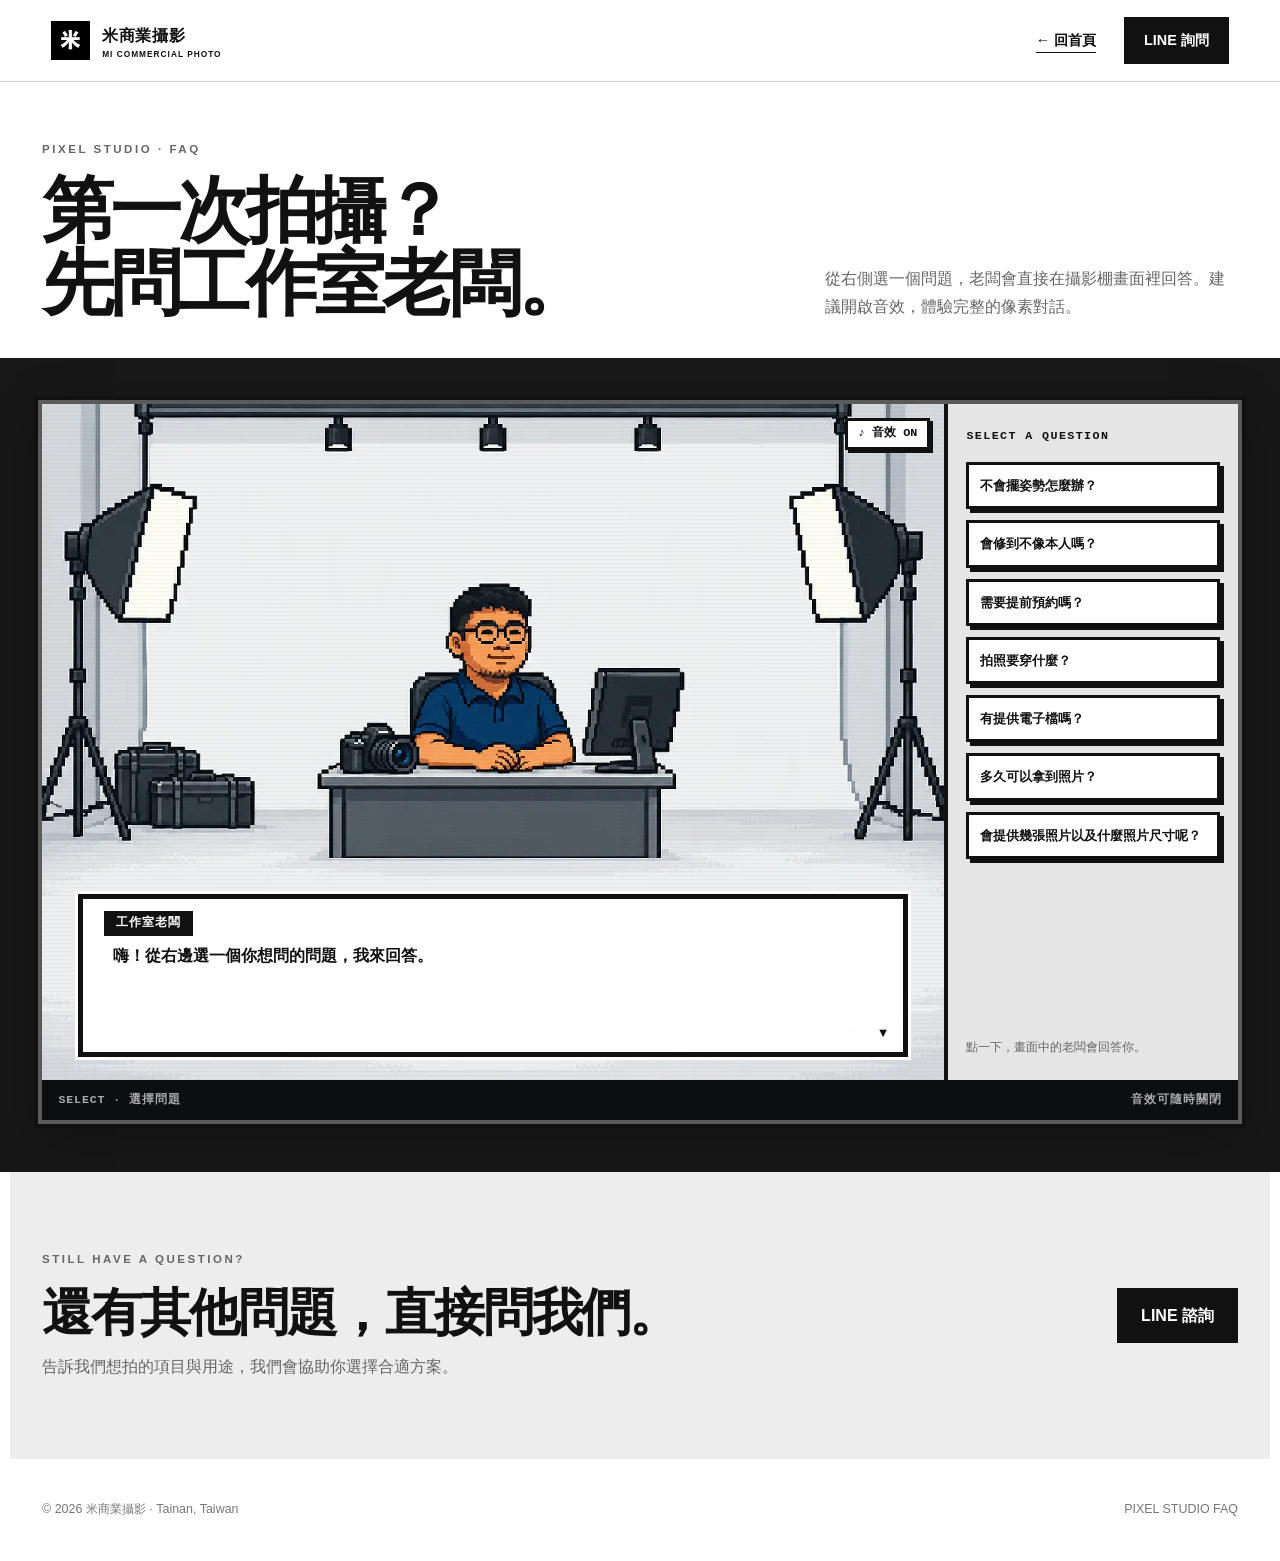
==== faq/index.html @ 7257d0f3 "Add files via upload" ====
<!doctype html>
<html lang="zh-Hant">
<head>
  <meta charset="utf-8">
  <meta name="viewport" content="width=device-width,initial-scale=1">
  <title>拍攝常見問題｜米商業攝影</title>
  <meta name="description" content="用互動式像素攝影棚快速了解米商業攝影的拍攝引導、自然修圖、預約方式、服裝準備與交件內容。">
  <link rel="icon" type="image/png" sizes="64x64" href="../images/favicon.png?v=2">
  <link rel="stylesheet" href="../faq.css">
</head>
<body>
  <header class="faq-header">
    <a class="brand" href="../" aria-label="回到米商業攝影首頁"><img class="brand-logo" src="../images/logo-mark.png" alt="" width="39" height="39"><span>米商業攝影<small>MI COMMERCIAL PHOTO</small></span></a>
    <a class="back-link" href="../">← 回首頁</a>
    <a class="book-link" href="https://lin.ee/QOJqCe8" target="_blank" rel="noopener">LINE 詢問</a>
  </header>

  <main>
    <section class="faq-intro">
      <div><p class="eyebrow">PIXEL STUDIO · FAQ</p><h1>第一次拍攝？<br>先問工作室老闆。</h1></div>
      <p>從右側選一個問題，老闆會直接在攝影棚畫面裡回答。建議開啟音效，體驗完整的像素對話。</p>
    </section>

    <section class="game-section" aria-labelledby="game-title">
      <h2 id="game-title" class="sr-only">互動式拍攝常見問題</h2>
      <div class="game-shell" data-game>
        <div class="game-layout">
        <div class="game-screen">
          <img class="scene-image" src="../images/faq/studio-boss.webp?v=2" alt="白牆像素攝影棚，工作室老闆坐在小桌子前，周圍有相機、螢幕、棚燈、腳架與器材箱">
          <div class="scanlines" aria-hidden="true"></div>
          <div class="screen-flash" aria-hidden="true"></div>
          <button class="sound-toggle" type="button" data-sound aria-pressed="false">♪ 音效 ON</button>

          <div class="dialogue" aria-live="polite">
            <div class="speaker">工作室老闆</div>
            <p data-answer>嗨！從右邊選一個你想問的問題，我來回答。</p>
            <span class="dialogue-caret" aria-hidden="true">▼</span>
          </div>
        </div>

          <aside class="question-panel" aria-label="常見問題選單">
            <p class="question-label">SELECT A QUESTION</p>
            <div class="question-list">
            <button type="button" data-question="pose">不會擺姿勢怎麼辦？</button>
            <button type="button" data-question="retouch">會修到不像本人嗎？</button>
            <button type="button" data-question="booking">需要提前預約嗎？</button>
            <button type="button" data-question="clothes">拍照要穿什麼？</button>
            <button type="button" data-question="file">有提供電子檔嗎？</button>
            <button type="button" data-question="time">多久可以拿到照片？</button>
            <button type="button" data-question="size">會提供幾張照片以及什麼照片尺寸呢？</button>
            </div>
            <p class="question-hint">點一下，畫面中的老闆會回答你。</p>
          </aside>
        </div>
        <div class="game-help"><span>SELECT · 選擇問題</span><span>音效可隨時關閉</span></div>
      </div>
    </section>

    <section class="faq-cta"><div><p class="eyebrow">STILL HAVE A QUESTION?</p><h2>還有其他問題，直接問我們。</h2><p>告訴我們想拍的項目與用途，我們會協助你選擇合適方案。</p></div><a href="https://lin.ee/QOJqCe8" target="_blank" rel="noopener">LINE 諮詢</a></section>
  </main>

  <footer><p>© 2026 米商業攝影 · Tainan, Taiwan</p><p>PIXEL STUDIO FAQ</p></footer>
  <script src="../faq.js"></script>
</body>
</html>
---- faq.css ----
:root{--ink:#111;--line:#cfcfcf}
*{box-sizing:border-box}
html{scroll-behavior:smooth}
body{margin:0;color:var(--ink);background:#fff;font-family:"Noto Sans TC","PingFang TC","Microsoft JhengHei",sans-serif;line-height:1.7}
a{color:inherit;text-decoration:none}
img{display:block;max-width:100%}
.sr-only{position:absolute;width:1px;height:1px;padding:0;margin:-1px;overflow:hidden;clip:rect(0,0,0,0);white-space:nowrap;border:0}
.faq-header{height:82px;display:flex;align-items:center;gap:28px;padding:0 max(4vw,24px);position:sticky;top:0;z-index:30;background:rgba(255,255,255,.95);backdrop-filter:blur(14px);border-bottom:1px solid var(--line)}
.brand{display:flex;align-items:center;gap:12px;font-weight:800;letter-spacing:.04em;margin-right:auto}
.brand-logo{width:39px;height:39px;object-fit:cover}
.brand small{display:block;font-size:.52rem;line-height:1.1;letter-spacing:.12em}
.back-link,.book-link{font-size:.9rem;font-weight:700}
.back-link{border-bottom:1px solid}
.book-link{background:#111;color:#fff;padding:11px 20px}
.faq-intro{max-width:1260px;margin:auto;padding:58px 32px 38px;display:grid;grid-template-columns:1.25fr .75fr;gap:8%;align-items:end}
.eyebrow{margin:0 0 14px;font-size:.72rem;font-weight:800;letter-spacing:.22em;color:#666}
.faq-intro h1{font-size:clamp(2.6rem,5.6vw,5.6rem);line-height:1.02;letter-spacing:-.055em;margin:0}
.faq-intro>p{margin:0;color:#666}
.game-section{background:#181818;padding:42px max(3vw,18px) 48px}
.game-shell{max-width:1260px;margin:auto;background:#0c0f12;border:4px solid #5a5a5a;box-shadow:0 0 0 4px #111,0 18px 50px rgba(0,0,0,.28)}
.game-layout{display:grid;grid-template-columns:minmax(0,4fr) minmax(255px,1.3fr);align-items:stretch}
.game-screen{position:relative;overflow:hidden;aspect-ratio:4/3;background:#eee}
.scene-image{width:100%;height:100%;object-fit:cover;image-rendering:pixelated;transform:translateZ(0)}
.scanlines{position:absolute;inset:0;pointer-events:none;background:repeating-linear-gradient(to bottom,transparent 0,transparent 3px,rgba(0,0,0,.06) 4px);mix-blend-mode:multiply}
.screen-flash{position:absolute;inset:0;background:#fff;opacity:0;pointer-events:none}
.game-shell.answering .screen-flash{animation:camera-flash .38s steps(2)}
.game-shell.answering .scene-image{animation:answer-bob .5s steps(2) 2}
.sound-toggle{position:absolute;z-index:6;top:14px;right:14px;border:3px solid #111;background:#fff;color:#111;padding:7px 10px;font:800 .74rem/1 "Courier New",monospace;box-shadow:3px 3px 0 #111;cursor:pointer}
.sound-toggle[aria-pressed="true"]{background:#111;color:#fff;border-color:#fff;box-shadow:3px 3px 0 #fff}
.question-panel{background:#e5e5e5;border-left:4px solid #111;padding:24px 18px;display:flex;flex-direction:column}
.question-label{margin:0 0 18px;font:800 .73rem/1.4 "Courier New",monospace;letter-spacing:.12em}
.question-list{display:grid;gap:11px}
.question-list button{border:3px solid #111;background:#fff;color:#111;padding:12px 11px;text-align:left;font-weight:800;font-size:clamp(.76rem,1vw,.9rem);line-height:1.35;box-shadow:4px 4px 0 #111;cursor:pointer;transition:transform .12s,background .12s}
.question-list button:hover,.question-list button:focus-visible,.question-list button.active{transform:translate(-2px,-2px);background:#111;color:#fff;outline:3px solid #fff;outline-offset:1px}
.question-hint{margin:auto 0 0;padding-top:24px;color:#666;font-size:.74rem;line-height:1.55}
.dialogue{position:absolute;z-index:7;left:4%;right:4%;bottom:3.5%;min-height:24%;max-height:36%;overflow-y:auto;background:rgba(255,255,255,.96);border:5px solid #111;box-shadow:0 0 0 3px #fff;padding:44px 30px 18px;color:#111}
.speaker{position:absolute;top:9px;left:18px;background:#111;color:#fff;padding:4px 12px;border:3px solid #fff;font:800 .78rem/1.3 "Courier New",monospace;letter-spacing:.08em}
.dialogue p{font-size:clamp(.86rem,1.25vw,1.08rem);font-weight:700;line-height:1.62;margin:0;padding-right:20px}
.dialogue-caret{position:absolute;right:14px;bottom:8px;font-size:.8rem;animation:caret-blink .8s steps(2) infinite}
.game-help{display:flex;justify-content:space-between;color:#aaa;padding:12px 16px;font:700 .72rem/1.4 "Courier New",monospace;letter-spacing:.08em}
.faq-cta{max-width:1260px;margin:auto;padding:78px 32px;display:flex;align-items:center;gap:50px;background:#ededed}
.faq-cta h2{font-size:clamp(2rem,4vw,4rem);line-height:1.12;letter-spacing:-.04em;margin:0}
.faq-cta p:not(.eyebrow){color:#666;margin:12px 0 0}
.faq-cta>a{margin-left:auto;background:#111;color:#fff;padding:14px 24px;font-weight:800;white-space:nowrap}
footer{max-width:1260px;margin:auto;padding:28px 32px;display:flex;justify-content:space-between;color:#777;font-size:.78rem}
@keyframes camera-flash{0%,100%{opacity:0}
25%{opacity:.74}
50%{opacity:.08}
70%{opacity:.35}
}
@keyframes answer-bob{0%,100%{transform:translateY(0)}
50%{transform:translateY(-3px)}
}
@keyframes caret-blink{50%{opacity:.15}
}
@media(max-width:800px){.faq-header{height:70px;padding:0 18px}
.brand span:last-child,.back-link{display:none}
.brand-logo{width:34px;height:34px}
.book-link{padding:9px 14px}
.faq-intro{grid-template-columns:1fr;padding:44px 20px 30px;gap:20px}
.faq-intro h1{font-size:3.1rem}
.game-section{padding:24px 14px 34px}
.game-layout{grid-template-columns:1fr}
.game-screen{aspect-ratio:4/3}
.sound-toggle{top:9px;right:9px;font-size:.66rem}
.dialogue{left:3.5%;right:3.5%;bottom:3%;min-height:33%;max-height:42%;padding:40px 16px 12px;border-width:4px}
.speaker{top:8px;left:12px;font-size:.65rem}
.dialogue p{font-size:clamp(.7rem,2.8vw,.9rem);line-height:1.48}
.question-panel{border-left:0;border-top:4px solid #111;padding:18px 14px 20px}
.question-label{margin-bottom:12px}
.question-list{grid-template-columns:1fr 1fr;gap:9px}
.question-list button{font-size:.78rem;min-height:56px}
.question-hint{padding-top:16px}
.game-help{display:none}
.faq-cta{padding:58px 20px;display:block}
.faq-cta>a{display:inline-block;margin:26px 0 0}
footer{padding:24px 20px;display:block}
footer p{margin:4px 0}
}
@media(max-width:430px){.faq-intro h1{font-size:2.55rem}
.question-list{grid-template-columns:1fr}
.dialogue p{font-size:.7rem}
}
@media(prefers-reduced-motion:reduce){html{scroll-behavior:auto}
.game-shell.answering .scene-image,.game-shell.answering .screen-flash,.dialogue-caret{animation:none}
}
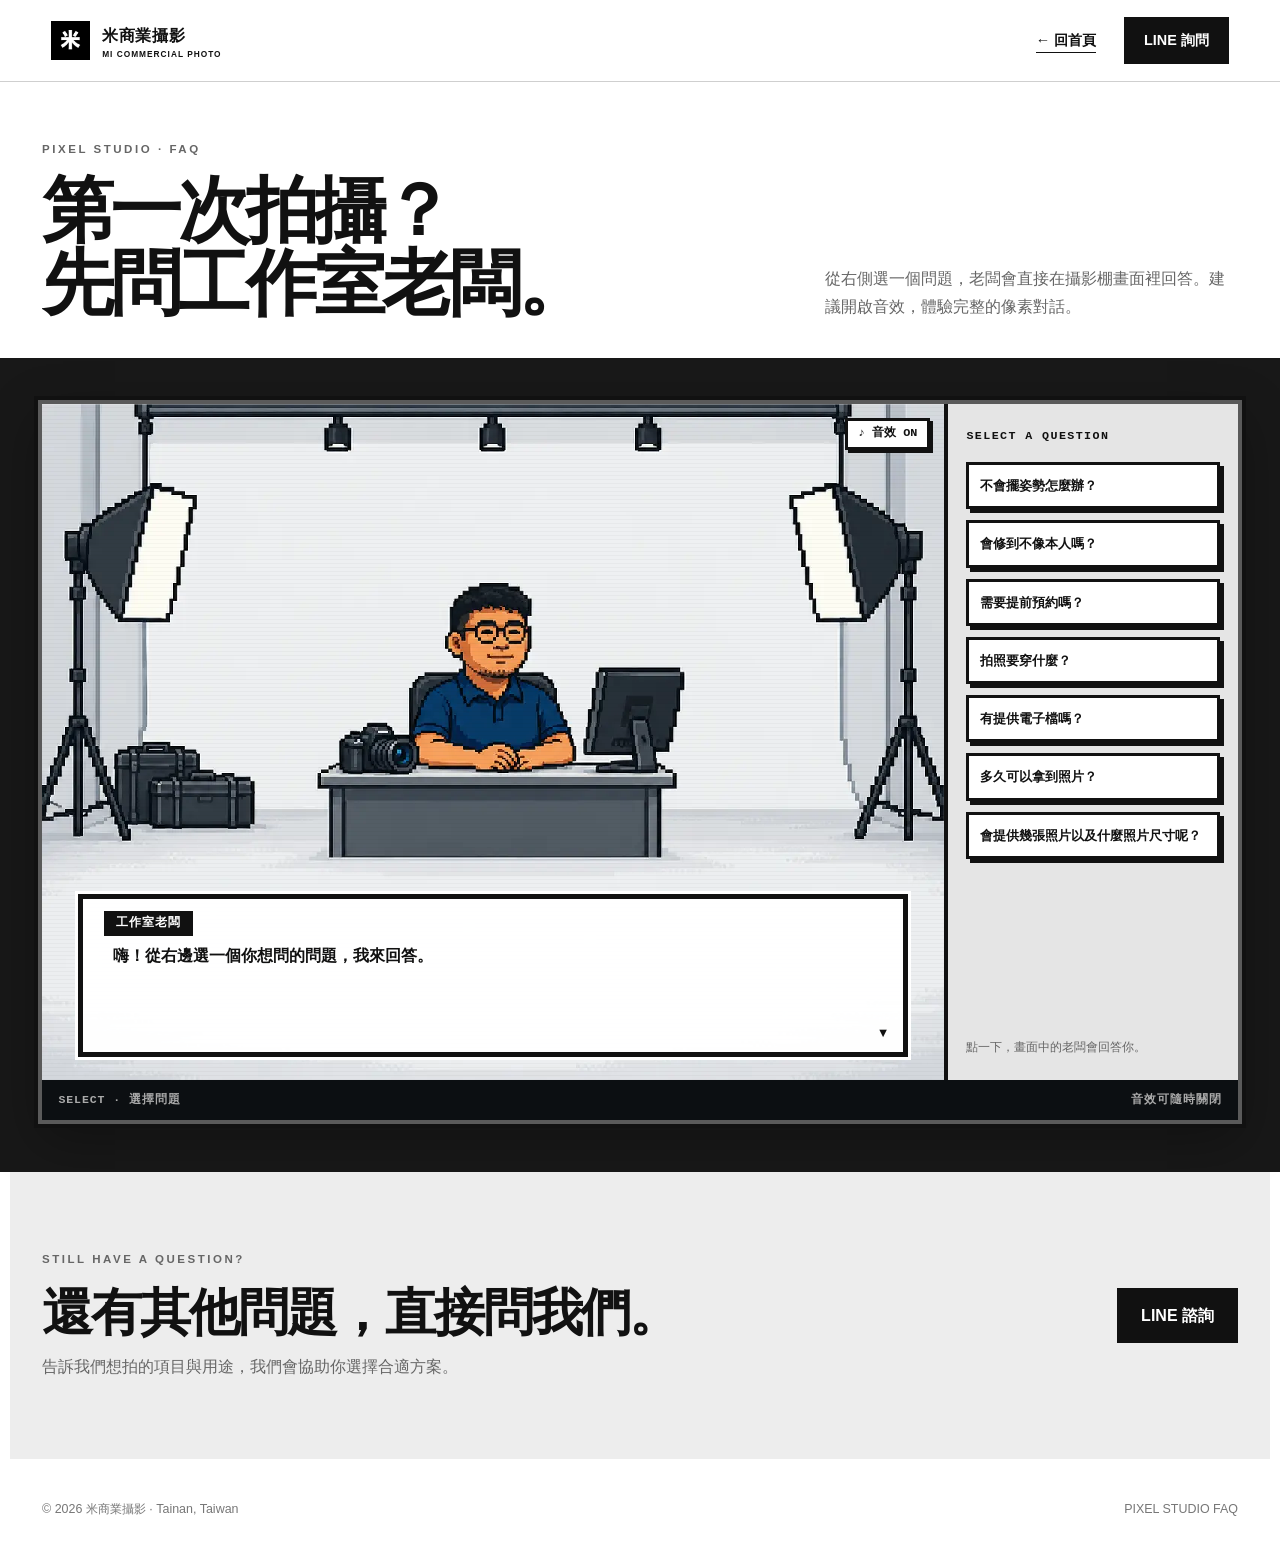
==== commit 29aa591e: "Add polished motion and interaction details" ====
--- a/faq/index.html
+++ b/faq/index.html
@@ -3,10 +3,15 @@
 <head>
   <meta charset="utf-8">
   <meta name="viewport" content="width=device-width,initial-scale=1">
-  <title>拍攝常見問題｜米商業攝影</title>
+  <title>台南證件照常見問題｜服裝・修圖・取件時間｜米商業攝影</title>
   <meta name="description" content="用互動式像素攝影棚快速了解米商業攝影的拍攝引導、自然修圖、預約方式、服裝準備與交件內容。">
+  <link rel="canonical" href="https://micommercialphoto.com/faq/">
+  <meta property="og:locale" content="zh_TW"><meta property="og:type" content="website"><meta property="og:site_name" content="米商業攝影">
+  <meta property="og:title" content="台南證件照常見問題｜米商業攝影"><meta property="og:description" content="了解拍攝服裝、自然修圖、電子檔、預約及取件時間。"><meta property="og:url" content="https://micommercialphoto.com/faq/">
+  <meta name="twitter:card" content="summary">
   <link rel="icon" type="image/png" sizes="64x64" href="../images/favicon.png?v=2">
   <link rel="stylesheet" href="../faq.css">
+  <link rel="stylesheet" href="../motion.css?v=3">
 </head>
 <body>
   <header class="faq-header">
@@ -61,5 +66,6 @@
 
   <footer><p>© 2026 米商業攝影 · Tainan, Taiwan</p><p>PIXEL STUDIO FAQ</p></footer>
   <script src="../faq.js"></script>
+  <script src="../motion.js?v=3" defer></script>
 </body>
 </html>
--- a/motion.css
+++ b/motion.css
@@ -0,0 +1,271 @@
+:root{
+  --motion-ease:cubic-bezier(.22,1,.36,1);
+  --motion-fast:220ms;
+  --motion-medium:720ms;
+}
+
+html{scroll-behavior:smooth}
+body{transition:opacity 180ms ease}
+body.page-leaving{opacity:0}
+
+.scroll-progress{
+  position:fixed;
+  z-index:100;
+  top:0;
+  left:0;
+  width:100%;
+  height:2px;
+  pointer-events:none;
+  transform:scaleX(0);
+  transform-origin:left center;
+  background:#161616;
+}
+
+body.motion-enabled .motion-reveal{
+  opacity:0;
+  transform:translate3d(0,24px,0);
+  transition:
+    opacity var(--motion-medium) var(--motion-ease),
+    transform var(--motion-medium) var(--motion-ease);
+  transition-delay:var(--motion-delay,0ms);
+  will-change:opacity,transform;
+}
+
+body.motion-enabled .motion-reveal.motion-visible{
+  opacity:1;
+  transform:translate3d(0,0,0);
+  will-change:auto;
+}
+
+body.motion-enabled .motion-reveal.motion-soft{
+  transform:translate3d(0,14px,0);
+}
+
+body.motion-enabled .motion-reveal.motion-soft.motion-visible{
+  transform:translate3d(0,0,0);
+}
+
+body.motion-enabled .motion-title{
+  clip-path:inset(0 100% 0 0);
+  transition:clip-path 860ms var(--motion-ease);
+}
+
+body.motion-enabled .motion-title.motion-visible{
+  clip-path:inset(0 0 0 0);
+}
+
+.gallery-frame-counter{
+  min-width:108px;
+  height:48px;
+  display:grid;
+  place-items:center;
+  border:1px solid #666;
+  color:#cfcfcf;
+  font:700 .7rem/1 "Courier New",monospace;
+  letter-spacing:.12em;
+  transition:color var(--motion-fast) ease,border-color var(--motion-fast) ease;
+}
+
+.gallery-frame-counter.is-changing{
+  color:#fff;
+  border-color:#fff;
+}
+
+.site-header,
+.portfolio-header,
+.faq-header,
+.retouch-header{
+  transition:box-shadow 300ms ease,background-color 300ms ease,transform 500ms var(--motion-ease);
+}
+
+body.has-scrolled .site-header,
+body.has-scrolled .portfolio-header,
+body.has-scrolled .faq-header,
+body.has-scrolled .retouch-header{
+  box-shadow:0 8px 30px rgba(0,0,0,.055);
+}
+
+a,.btn,button,summary{
+  -webkit-tap-highlight-color:transparent;
+}
+
+.btn,
+.header-cta,
+.faq-cta a,
+.info-cta a,
+.portfolio-cta a,
+.button,
+.case-tab{
+  transition:
+    transform var(--motion-fast) var(--motion-ease),
+    box-shadow var(--motion-fast) ease,
+    background-color var(--motion-fast) ease,
+    color var(--motion-fast) ease,
+    border-color var(--motion-fast) ease;
+}
+
+@media(hover:hover) and (pointer:fine){
+  .btn:hover,
+  .header-cta:hover,
+  .faq-cta a:hover,
+  .info-cta a:hover,
+  .portfolio-cta a:hover,
+  .button:hover,
+  .case-tab:hover{
+    transform:translateY(-3px);
+    box-shadow:0 10px 24px rgba(0,0,0,.12);
+  }
+
+  .service-card img,
+  .gallery-card img,
+  .detail-image img{
+    transition:transform 900ms var(--motion-ease),filter 400ms ease;
+  }
+
+  .service-card:hover img,
+  .gallery-card:hover img{
+    transform:scale(1.018);
+  }
+
+  .text-link,
+  .site-header nav>a,
+  .portfolio-header nav>a{
+    transition:opacity var(--motion-fast) ease;
+  }
+
+  .text-link:hover,
+  .site-header nav>a:hover,
+  .portfolio-header nav>a:hover{
+    opacity:.62;
+  }
+}
+
+.service-card,
+.info-card,
+.spec-row,
+.boundary-grid article,
+.review-game,
+.faq-game,
+.comparison,
+.gallery-card{
+  transition:transform 500ms var(--motion-ease),box-shadow 500ms ease;
+}
+
+@media(hover:hover) and (pointer:fine){
+  .info-card:hover,
+  .spec-row:hover{
+    transform:translateY(-4px);
+    box-shadow:0 18px 45px rgba(0,0,0,.07);
+  }
+}
+
+.gallery-viewport{
+  scroll-behavior:smooth;
+}
+
+.gallery-card{
+  transition:opacity 380ms ease,transform 580ms var(--motion-ease);
+}
+
+.case-panel:not([hidden]){
+  animation:caseEnter 520ms var(--motion-ease) both;
+}
+
+@keyframes caseEnter{
+  from{opacity:0;transform:translateY(12px)}
+  to{opacity:1;transform:translateY(0)}
+}
+
+.dialog-refresh{
+  animation:dialogRefresh 420ms var(--motion-ease) both;
+}
+
+.owner-idle{
+  position:absolute;
+  inset:0;
+  z-index:2;
+  pointer-events:none;
+  background:url("images/faq/studio-boss.webp?v=2") center/cover no-repeat;
+  clip-path:polygon(40% 23%,59% 23%,61% 55%,39% 55%);
+  opacity:0;
+  filter:brightness(1.045);
+  animation:ownerIdle 8s steps(2,end) infinite;
+}
+
+@keyframes ownerIdle{
+  0%,72%,76%,100%{opacity:0;transform:translateY(0)}
+  73%,75%{opacity:.7;transform:translateY(-1px)}
+}
+
+@keyframes dialogRefresh{
+  0%{opacity:.25;transform:translateY(5px)}
+  100%{opacity:1;transform:translateY(0)}
+}
+
+.comparison-divider{
+  transition:left 70ms linear;
+}
+
+.comparison-divider span{
+  transition:transform var(--motion-fast) var(--motion-ease),box-shadow var(--motion-fast) ease;
+}
+
+.comparison:hover .comparison-divider span{
+  transform:translate(-50%,-50%) scale(1.06);
+  box-shadow:0 7px 22px rgba(0,0,0,.27);
+}
+
+.review-scene,
+.game-screen{
+  transform:translateZ(0);
+}
+
+.review-scene:after,
+.game-screen:after{
+  content:"";
+  position:absolute;
+  inset:0;
+  pointer-events:none;
+  background:linear-gradient(110deg,transparent 36%,rgba(255,255,255,.12) 49%,transparent 62%);
+  transform:translateX(-130%);
+  animation:studioGlint 9s ease-in-out infinite;
+}
+
+@keyframes studioGlint{
+  0%,70%{transform:translateX(-130%)}
+  88%,100%{transform:translateX(130%)}
+}
+
+@media(max-width:900px){
+  body.motion-enabled .motion-reveal{
+    transform:translate3d(0,16px,0);
+    transition-duration:580ms;
+  }
+  .scroll-progress{height:1px}
+  .gallery-frame-counter{height:44px;min-width:96px}
+}
+
+@media(prefers-reduced-motion:reduce){
+  html{scroll-behavior:auto}
+  body{transition:none}
+  .scroll-progress{display:none}
+  body.motion-enabled .motion-reveal,
+  body.motion-enabled .motion-reveal.motion-visible{
+    opacity:1;
+    transform:none;
+    transition:none;
+  }
+  .case-panel:not([hidden]),
+  .dialog-refresh,
+  .owner-idle,
+  .review-scene:after,
+  .game-screen:after{
+    animation:none;
+  }
+  *,*::before,*::after{
+    scroll-behavior:auto!important;
+    transition-duration:.01ms!important;
+    animation-duration:.01ms!important;
+    animation-iteration-count:1!important;
+  }
+}
